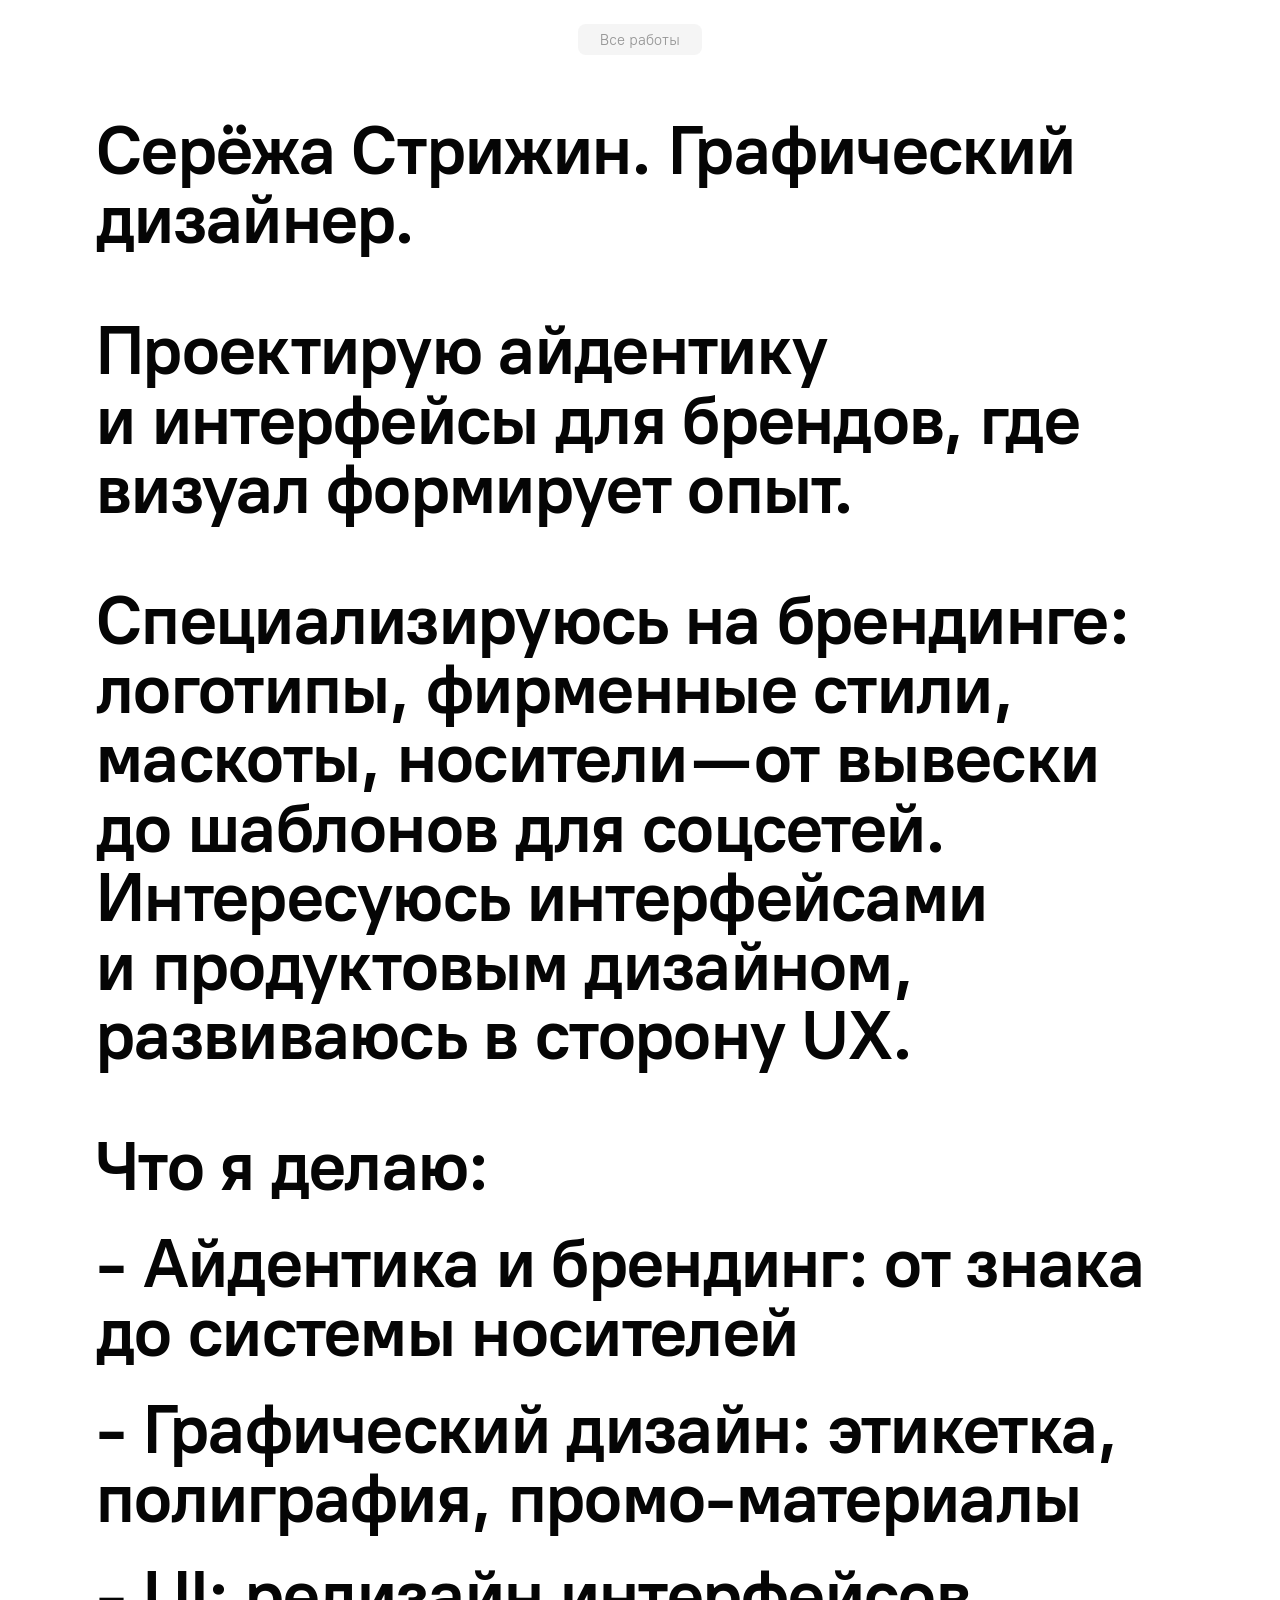
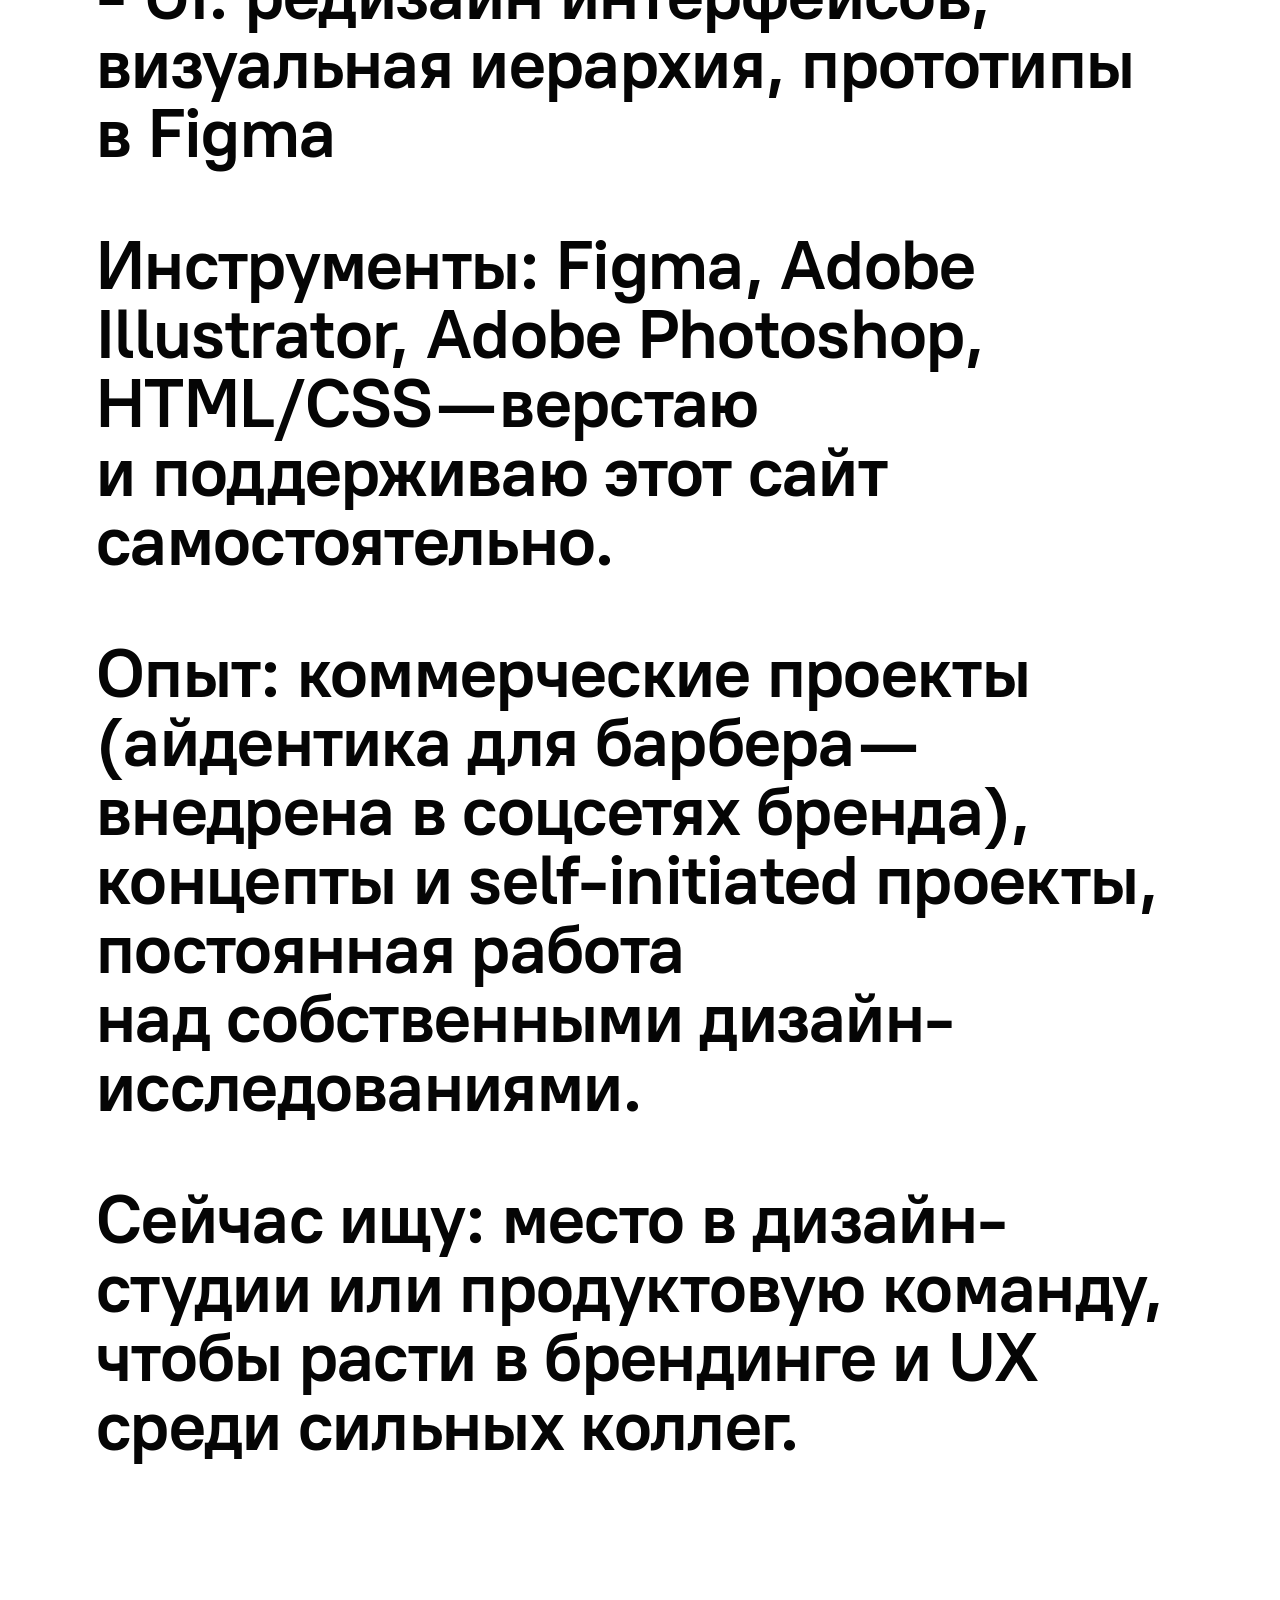
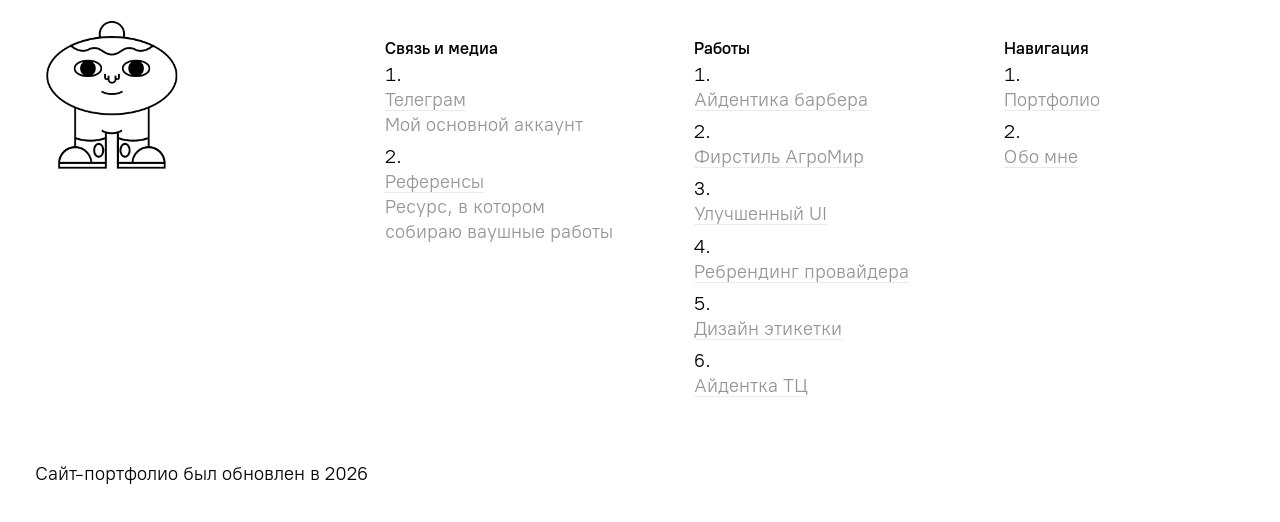
==== aboutme_new.html @ 60228bf6 "Update aboutme_new.html" ====
<!DOCTYPE html>
<html lang="ru">
  <head>
    <meta charset="utf-8">
    <title>Обо мне</title>
    <link rel="icon" type="image/png" href="images/favicon-inverted.png">
    <meta name="viewport" content="width=device-width, initial-scale=1">
    <link rel="stylesheet" href="css/colors.css">
    <link rel="stylesheet" href="css/reset.css">
    <link rel="stylesheet" href="css/settings.css">
    <link rel="stylesheet" href="css/layout.css">
    <link rel="stylesheet" href="css/ids.css">
    <link rel="stylesheet" href="css/gallery.css">
    <link rel="stylesheet" href="css/navbar.css">
    <link rel="stylesheet" href="css/promo-block.css">
    <link rel="stylesheet" href="css/footnotes.css">
  </head>
  
<header>
    <a href="index.html"><strong>Все работы</strong></a>
</header>

<div class="ids__space M"></div>

    <body class="ids">
      <main>
        <div class="ids__wrapper L">

         <div class="ids__sequence-item">
          <div class="ids__text-width">
            <h1>Серёжа Стрижин. Графический дизайнер.</h1>
            <div class="ids__space M"></div>
            <h1>Проектирую айдентику и интерфейсы для брендов, где визуал формирует опыт.</h1>
            <div class="ids__space M"></div>
            <h1>Специализируюсь на брендинге: логотипы, фирменные стили, маскоты, носители
            — от вывески до шаблонов для соцсетей. Интересуюсь интерфейсами и продуктовым дизайном,
            развиваюсь в сторону UX.</h1>
            <div class="ids__space M"></div>
            <h1>Что я делаю:</h1>
            <h1>- Айдентика и брендинг: от знака до системы носителей</h1>
            <h1>- Графический дизайн: этикетка, полиграфия, промо-материалы</h1>
            <h1>- UI: редизайн интерфейсов, визуальная иерархия, прототипы в Figma</h1>
            <div class="ids__space M"></div>
            <h1>Инструменты: Figma, Adobe Illustrator, Adobe Photoshop, HTML/CSS — верстаю
            и поддерживаю этот сайт самостоятельно.</h1>
            <div class="ids__space M"></div>
            <h1>Опыт: коммерческие проекты (айдентика для барбера — внедрена в соцсетях бренда),
            концепты и self-initiated проекты, постоянная работа над собственными дизайн-исследованиями.</h1>
            <div class="ids__space M"></div>
            <h1>Сейчас ищу: место в дизайн-студии или продуктовую команду, чтобы расти в брендинге и UX среди
            сильных коллег.</h1>
          </div>
        </div>

        </div>
      </main>
      </body>

  <div class="ids__space M"></div>
  
<footer>
<div class="ids__space L"></div>
        <div class="ids__sequence M gap-L">
            <div class="ids__sequence-item"><img src="images/gallery/loop_animation.gif" style="width: 55%" alt=""></div>
            <ol class="ids__sequence-item">
            <h5>Связь и медиа</h5>
            <hgroud>
            <li class=""><a href="https://t.me/strijyngd"><p>Телеграм</p></a></li>
            <p style="color: rgb(var(--ids__link-RGB))">Мой основной аккаунт</p></hgroud>
            <hgroud>
            <div class="ids__space S"></div>
            <li class=""><a href="https://t.me/theauthoris"><p>Референсы</p></a></li>
            <p style="color: rgb(var(--ids__link-RGB))">Ресурс, в котором собираю ваушные работы</p></hgroud>
            </ol>
            <ol class="ids__sequence-item">
            <h5>Работы</h5>
            <li class=""><a href="motherofcuts.html"><p>Айдентика барбера</p></a></li>
            <div class="ids__space S"></div>
            <li class=""><a href="agromir_up.html"><p>Фирстиль АгроМир</p></a></li>
            <div class="ids__space S"></div>
            <li class=""><a href="better_ui.html"><p>Улучшенный UI</p></a></li>
            <div class="ids__space S"></div>
            <li><a href="newtech_up.html"><p>Ребрендинг провайдера</p></a></li>
            <div class="ids__space S"></div>
                <li><a href="jarofoil_up.html"><p>Дизайн этикетки</p></a></li>
            <div class="ids__space S"></div>
            <li><a href="tsum_up.html"><p>Айдентка ТЦ</p></a></li>
            </ol>
            <ol class="ids__sequence-item">
            <h5>Навигация</h5>
            <li><a href="index.html"><p>Портфолио</p></a></li>
            <div class="ids__space S"></div>
            <li><a href="aboutme_new.html"><p>Обо мне</p></a></li>
            <div class="ids__space S"></div>
            </ol>
        </div>
        <p>Сайт-портфолио был обновлен в 2026</p>
</footer>

  <body class="ids">
    <script src="./js/lib/photoswipe.umd.min.js"></script>
    <script src="./js/lib/photoswipe-lightbox.umd.min.js"></script>
    <script src="./js/gallery.js"></script>

    <script src="./js/sleepy.js"></script>
    <script src="./js/footnotes.js"></script>
    <script src="./js/promo-block.js"></script>
    <script src="./js/prepositions.js"></script>
  </body>
</html>
---- css/colors.css ----
:root {
  --ids__text-RGB:        5, 5, 5;
  --ids__link-RGB:        150, 150, 150;
  --ids__hover-RGB:       0, 250, 0;
  --ids__accent-RGB:      253, 47, 75;
  --ids__code-RGB:        115, 120, 125;
  --ids__mark-RGB:        255, 225, 0;
  --ids__surface-RGB:     238, 240, 242;
  --ids__background-RGB:  255, 255, 255;
}

body {
  color: rgba(var(--ids__text-RGB), 1);
  background-color: rgba(var(--ids__background-RGB), 1);
}
---- css/settings.css ----
* {
  box-sizing: border-box;
}

/* Fonts */

@font-face {
  font-family: "Root UI";
  font-style: normal;
  font-display: swap;
  src: url("../fonts/pt-root-ui_vf.woff2") format("woff2"),
    url("../fonts/pt-root-ui_vf.woff") format("woff");
  font-weight: 300 700;
}

body {
  font-family: "Root UI";
  -webkit-font-smoothing: antialiased;
  font-weight: 400;
}

/* Density and radius */

:root {
  --ids__density: 1.3;
  --ids__radius: 1.5em;
}

body {
  font-size: 1em;
  line-height: var(--ids__density);
}


html {
  /* Font-size calculation using variables */

  --mobile-font-size-min: 15;
  --mobile-font-size-max: 32;

  --desktop-font-size-min: 11.5;
  --desktop-font-size-max: 22.5;

  --mobile-viewport-min: 320;
  --mobile-desktop-breakpoint: 768;
  --desktop-viewport-max: 1500;

  font-size: calc(var(--mobile-font-size-min) * 1px);

  @media screen and (min-width: 320px) {
    font-size: calc(
      var(--mobile-font-size-min) * 1px +
        (var(--mobile-font-size-max) - var(--mobile-font-size-min)) *
        (
          (100vw - var(--mobile-viewport-min) * 1px) /
            (var(--mobile-desktop-breakpoint) - var(--mobile-viewport-min))
        )
    );
  }

  @media screen and (min-width: 768px) {
    font-size: calc(
      var(--desktop-font-size-min) * 1px +
        (var(--desktop-font-size-max) - var(--desktop-font-size-min)) *
        (
          (100vw - var(--mobile-desktop-breakpoint) * 1px) /
            (var(--desktop-viewport-max) - var(--mobile-desktop-breakpoint))
        )
    );
  }

  @media screen and (min-width: 1500px) {
    font-size: calc(var(--desktop-font-size-max) * 1px);
  }


}

/* Smooth scroll for anchored links */

@media (prefers-reduced-motion: no-preference) {
  html {
    scroll-behavior: smooth;
  }
}
---- css/layout.css ----
.ids__space {
  height: calc(var(--ids__density) * 0.7em);

  &.S {
    height: calc(var(--ids__density) * 0.3em);
  }
  &.M {
    height: calc(var(--ids__density) * 1.4em);
  }
  &.L {
    height: calc(var(--ids__density) * 2.4em);
  }
  &.XL {
    height: calc(var(--ids__density) * 4em);
  }
}

.ids__wrapper {
  position: relative;
  width: 75%;
  margin: 0 auto;

  @media (width < 767px) {
    width: 100%;
    padding: 0 calc(var(--ids__density) * 0.6em);
  }
  
  &.L {
    width: 85%;

    @media (width < 767px) {
      width: 100%;
      padding: 0 calc(var(--ids__density) * 0.6em);
    }
  }
  &.XL {
    width: 100%;
    padding: 0 calc(var(--ids__density) * 0.75em);

    @media (width < 767px) {
      padding: 0 calc(var(--ids__density) * 0.6em);
    }
  }
  &.XXL {
    width: 100%;

    @media (width < 767px) {
      padding: 0;
    }
  }

  & .ids__text-width {
    width: 100%;

    @media (width < 767px) {
      width: 100%;
    }
  }
}

.ids__sequence {
  display: flex;
  flex-wrap: wrap;
  margin-bottom: calc(var(--ids__density) * 0.4em);
  --gap: 0em;
  gap: var(--gap);

  &.gap-L {
    --gap: 1.5em;
    margin-bottom: calc(var(--gap) * 1.5);
  }

  &.gap-M {
    --gap: 1em;
    margin-bottom: calc(var(--gap) * 1.5);
  }

  &.gap-S {
    --gap: 0.5em;
    margin-bottom: calc(var(--gap) * 1.5);
  }

  .ids__sequence-item {
    --columns: 4;
    width: calc((100% - var(--gap) * (var(--columns) - 1)) / var(--columns));

    @media (width < 767px) {
      --columns: 0;
    }
  }

  &.XL {
    .ids__sequence-item {
      --columns: 2;

      @media (width < 767px) {
        --columns: 1;
      }
    }
  }

  &.L {
    .ids__sequence-item {
      --columns: 3;

      @media (width < 767px) {
        --columns: 2;
      }
    }
  }

  &.S {
    .ids__sequence-item {
      --columns: 6;

      @media (width < 767px) {
        --columns: 3;
      }
    }
  }
}

.ids__rounded {
  border-radius: var(--ids__radius);
  corner-shape: squircle;
  overflow: hidden;
}

@supports not (corner-shape: squircle) {
  .ids__rounded {
    border-radius: 0;
    border-radius: initial;
    mask:
      url('data:image/svg+xml;utf-8,<svg xmlns="http://www.w3.org/2000/svg" width="100" height="100"><path d="m0,1 c0,-1 0,-1 1,-1 l99,0 l0,100 l-100,0 Z"/></svg>') top left / calc(var(--ids__radius) * 100) no-repeat intersect,
      url('data:image/svg+xml;utf-8,<svg xmlns="http://www.w3.org/2000/svg" width="100" height="100"><path d="m0,0 l99,0 c1,0 1,0 1,1 l0,99 l-100,0 l0,-100 Z"/></svg>') top right / calc(var(--ids__radius) * 100) no-repeat intersect,
      url('data:image/svg+xml;utf-8,<svg xmlns="http://www.w3.org/2000/svg" width="100" height="100"><path d="m0,0 l100,0 l0,99 c0,1 -0,1 -1,1 l-99,0 Z"/></svg>') bottom right / calc(var(--ids__radius) * 100) no-repeat intersect,
      url('data:image/svg+xml;utf-8,<svg xmlns="http://www.w3.org/2000/svg" width="100" height="100"><path d="m0,0 l100,0 l0,100 l-99,0 c-1,0 -1,-0 -1,-1 Z"/></svg>') bottom left / calc(var(--ids__radius) * 100) no-repeat intersect
    ;
  }
}

header {
  padding: calc(var(--ids__density) * 0.98em) calc(var(--ids__density) * 1.4em);
    display: flex;
    justify-content: center;
}

footer {
    padding: calc(var(--ids__density) * 1.4em);
    padding: calc(var(--ids__density) * 1.4em);
}

header a[href="index.html"] {
  display: inline-flex;
  align-items: center;
  padding: 0.35em 0.9em;
  background: rgba(128, 128, 128, 0.08);
  border-radius: 0.5em;
  corner-shape: squircle;
  overflow: hidden;
  text-decoration: none;
  color: rgb(var(--ids__link-RGB));
  font-size: 0.805em;
  font-weight: 400;
  transition: color 0.5s ease, background 0.5s ease;
}
header a[href="index.html"] strong {
  font-weight: 400;
}
header a[href="index.html"]:hover {
  color: rgb(var(--ids__hover-RGB));
  background: rgba(var(--ids__hover-RGB), 0.12);
  transition: color 0s ease, background 0s ease;
}
---- css/ids.css ----
.ids {
  & a {
    color: rgb(var(--ids__link-RGB));
    text-decoration: underline;
    will-change: color;
    text-decoration-thickness: 1px;
    text-underline-offset: 0.2em;
    text-decoration-skip-ink: none;
    text-decoration-color: rgba(var(--ids__link-RGB), 0.2);
    transition:
      color 0.5s ease,
      text-decoration 0.5s ease;

    &:hover {
      color: rgb(var(--ids__hover-RGB));
      text-decoration-color: rgba(var(--ids__hover-RGB), 0.2);
      transition:
        color 0s ease,
        text-decoration 0s ease;
    }
  }

  .ids__promo-link {
    display: flex;

    & a {
      display: inline-block;
      padding: 0.45em 0.6em 0.5em;
      border: 1px solid rgba(var(--ids__text-RGB), 0.5);
      border-right: 0;

      &:hover {
        background-color:rgba(var(--ids__hover-RGB), 0.1)
      }

      &:first-child {
        border-radius: 0.3em 0 0 0.3em;
        padding-left: 1em;
      }

      &:last-child {
        border-radius: 0 0.3em 0.3em 0;
        padding-right: 1em;
        border-right: 1px solid rgba(var(--ids__text-RGB), 0.5)
      }

      &.active {
        color: RGB(var(--ids__text-RGB));
        background-color: rgba(var(--ids__text-RGB), 0.05);
        -webkit-text-decoration: none;
        text-decoration: none;
        cursor: default;
      }

      &.active::after {
        content: " ↓";
      }
    }
  }

  & p {
    margin-top: 0;
    margin-bottom: calc(var(--ids__density) * 0.0em);

    &.loud {
      font-size: 2em;
      line-height: 1.2;
    }

    &.huge {
      font-size: 6em;
      line-height: 1;
      -webkit-text-stroke: 1px rgba(var(--ids__text-RGB), 1);
      -webkit-text-fill-color:transparent;

      @media (max-width: 767px) {
        &.huge {
          font-size: 3.2em;
        }
      }

      @media (max-width: 549.98px) {
        &.huge {
          font-size: 2.8em;
        }
      }
    }
  }

  & h1,
  & h2,
  & h3,
  & h4,
  & h5,
  & h6 {
    margin: 0;
    font-weight: 600;
  }

  & h1 {
    font-size: 3.6em;
    font-weight: 700;
    letter-spacing: -0.01em;
    line-height: calc(var(--ids__density) / 1.3);
    margin-bottom: 0.4em;

    @media (width < 767px) {
      font-size: 2.6em;
    }

    &.S {
      font-size: 2.4em;
      font-weight: 650;
    }
    &.XS {
      font-size: 1.5em;
      font-weight: 600;
    }
  }

  & h2 {
    font-size: 2.4em;
    font-weight: 650;
    line-height: calc(var(--ids__density) / 1.2);
    margin-bottom: 0.5em;

    &.XS {
      font-size: 1.5em;
      font-weight: 600;
    }
  }

  & h3 {
    font-size: 1.5em;
    line-height: calc(var(--ids__density) / 1.1);
    margin-bottom: 0.6em;
  }

  & h4 {
    font-size: 1.1em;
    line-height: var(--ids__density);
    margin-bottom: 0;
  }

  & h5 {
    font-size: 0.9em;
    line-height: var(--ids__density);
    margin-bottom: 0.2em;
  }

  & h6 {
    font-size: 0.8em;
    text-transform: uppercase;
    letter-spacing: 0.05em;
    line-height: var(--ids__density);
    margin-bottom: 0.5em;
  }

  & strong,
  & b {
    margin-left: 0.5em;
    margin-right: 0.5em;
    font-weight: 600;
  }

  & mark {
    color: rgb(var(--ids__text-RGB));
    background-color: rgb(var(--ids__mark-RGB));
  }

    & ul, {
    }
  & ol {
    margin: 0 0 calc(var(--ids__density) * 0.75em) 0;
    padding: 0;

    & li {
        position: relative;
        display: flex;
        margin-bottom: 0;
    }
  }

  & ul {
      padding-left: 0;
      margin-top: 0;
      margin-bottom: 0;
    & li {
      list-style-type: none;
      padding: 0;
      }
    }
  }

  & ol {
    & li {
      list-style: decimal inside none;
    }
  }

  & blockquote {
    font-size: 1.4em;
    line-height: var(--ids__density);
    margin: 0;
    padding-left: calc(var(--ids__density) * 0.75em);
    margin-bottom: calc(var(--ids__density) * 1em);
  }

  & aside {
    margin: 0;
    margin-bottom: calc(var(--ids__density) * 0.5em);
    background: rgb(var(--ids__surface-RGB));
    padding-top: calc(var(--ids__density) * 0.4em);
    padding-right: calc(var(--ids__density) * 1.5em);
    padding-bottom: calc(var(--ids__density) * 0.4em);
    padding-left: calc(var(--ids__density) * 0.5em);
    border-radius: 0.2em;

    @media (width < 767px) {
      padding-right: calc(var(--ids__density) * 0.75em);
    }
  }

  & code {
    margin-bottom: 0.2em;
    font-size: 0.9em;
    font-family: "Root UI";
    letter-spacing: 0.02em;
    font-weight: 450;
    padding: 0.1em 0.25em;
    border-radius: 0.2em;
    color: rgba(var(--ids__code-RGB), 1);
    border: 1px solid rgba(var(--ids__code-RGB), 0.1);
    background: rgba(var(--ids__code-RGB), 0.1);
  }

  & figure {
    margin: 0 0 calc(var(--ids__density) * 0.5em) 0;

    &.XXS,
    &.ids__figure__XXS {
      width: 25%;
    }
    &.XS,
    &.ids__figure__XS {
      width: 50%;
    }
    &.S,
    &.ids__figure__S {
      width: 75%;
    }

    & figcaption {
      margin-top: calc(var(--ids__density) * 0.25em);
      font-size: 0.8em;
      line-height: var(--ids__density);
      opacity: 0.7;
    }
  }

  & details {
    padding: 0.5em;
    cursor: pointer;
    border-radius: var(--ids__radius);

    & summary {
      padding-bottom: var(--ids__micro-padding);
    }
  }

  & table {
    border-spacing: 0;
    background-color: inherit;

    @media (max-width: 768px) {
      font-size: 0.7em;
    }

    thead {
      background-color: inherit;
    }

    tr {
      background-color: inherit;

      & th {
        position: sticky;
        top: 0px;
        text-align: left;
        border-bottom: 2px solid rgba(var(--ids__text-RGB), 1);
        padding-bottom: 0.3em;
        background-color: inherit;

        @media (max-width: 768px) {
          padding-top: 0.8em;
        }
      }

      & td {
        padding: 0.8em 0.5em 1em 0;
        border-bottom: 1px solid rgba(var(--ids__text-RGB), 0.5);
        vertical-align: top;
      }

      &:last-child {
        & td {
          border-bottom: none;
        }
      }
    }
  }

  & hr {
    border-top-color: rgba(var(--ids__text-RGB), 0.2);
    border-bottom: 0;
  }
}

.ids .ids__keywords code {
  display: inline-block;
  margin-bottom: 0.6em;
}

/* Captions overlaid inside their card image */
.ids .ids__sequence-item > a {
  display: block;
  text-decoration: none;
}

.ids .ids__sequence-item > a > figure {
  position: relative;
  margin-bottom: 0;
}

.ids .ids__sequence-item > a > figure > h5 {
  position: absolute;
  z-index: 1;
  left: calc(var(--ids__density) * 1em);
  right: calc(var(--ids__density) * 1em);
  bottom: calc(var(--ids__density) * 1em);
  margin: 0;
  color: rgb(var(--ids__background-RGB));
  text-align: left;
  transition: color 0.5s ease;
}

.ids .ids__sequence-item > a:hover > figure > h5 {
  color: rgb(var(--ids__hover-RGB));
  transition: color 0s ease;
}

.ids .ids__sequence-item a[href="jarofoil.html"] h5 {
  color: rgb(var(--ids__link-RGB));
}
---- css/gallery.css ----
@import 'lib/photoswipe.css';

ids-gallery, .ids__gallery {
    display: flex;
    flex-direction: column;
    flex-wrap: wrap;
    gap: 0.5    em;


    figure {
        flex: 1;

        &:focus-within:has(a:focus-visible) {
            outline: 2px solid rgb(var(--ids__link-RGB));
            outline-offset: 2px;
        }

        a:hover, a:focus-visible {
            opacity: 0.9;
        }

        img {
            object-fit: contain;
            max-height: 100%;
            max-width: 100%;
        }

        figcaption {
            margin-right: -25%;
        }
    }
}

/* Split layout: text left, images right */
@media (width >= 767px) {
    .ids-gallery--split {
        position: relative;
        display: grid;
        grid-template-columns: minmax(0, 2fr) minmax(0, 3fr);
        align-items: start;
        column-gap: calc(var(--ids__density) * 1.5em);
        row-gap: 0;
    }

    .ids-gallery--split > figure {
        grid-column: 2;
    }

    .ids-gallery--split > .ids__text-widt {
        position: absolute;
        top: 0;
        left: 0;
        width: calc((100% - var(--ids__density) * 1.5em) * 0.4);
    }

    .ids-gallery--split > .ids__space {
        grid-column: 2;
    }

    .ids-gallery--split > .ids__space:has(+ .ids__text-widt) {
        display: none;
    }
}

/* PhotoSwipe lightbox caption */
.pswp .pswp__caption {
    position: absolute;
    display: grid;
    left: 0;
    right: 0;
    bottom: calc(var(--ids__density, 1.5) * 1em);

    figcaption {
        place-self: center;
        color: rgb(var(--ids__background-RGB));
        background: rgba(var(--ids__text-RGB), 0.8);
        font-size: 0.8em;
        line-height: var(--ids__density, 1.5);
        padding: 0.4em 0.8em;
        text-align: center;
        max-width: 80%;

        a {
            color: inherit;
            text-decoration: underline;
            text-underline-offset: 0.15em;

            &:hover {
                opacity: 0.7;
            }
        }
    }


}
---- css/navbar.css ----
.ids__navbar {
    display: block;
    position: fixed;
    top: 0.3em;
    right: 0.3em;
    z-index: 1;

    @media (width < 767px) {
        position: static;
        margin: 1em 0;

    }
}

.ids__link {
    display: block;
    position: fixed;
    top: 0.3em;
    right: 0.3em;
    z-index: 1;

    @media (width < 767px) {
        position: static;
        margin: 1em 0;

    }
}

.ids__navbar ul li {
    font-size: 1em;
    border: solid 1px transparent;

    padding: 0;
    margin-bottom: 0;

    &::before {
        content: '';
    }

    @media (width < 767px) {
        font-size: 1em;
    }

    a {
        padding: 0.2em 0.5em 0.2em 0.3em;
        border-radius: 0.2em;
        display: block;
        text-decoration: none;

        @media (width < 767px) {
            padding: 0.2em 0;
        }
    }
}

.ids__navbar .current {

    a {
        background-color: rgba(var(--ids__link-RGB), 0.1);

        @media (width < 767px) {
            background-color: transparent;
        }

        &:hover {
            background-color: rgba(var(--ids__hover-RGB), 0.1);
            @media (width < 767px) {
            background-color: transparent;
        }
        }
    }



}
.ids__nav-item {
}
---- css/promo-block.css ----
.ids__inline-gallery {
  display: grid;
  gap: 0.2em;
  position: relative;
  touch-action: pan-y;

  & > img {
    display: block;
    grid-area: 1/1;
    width: 100%;
    aspect-ratio: var(--img-aspect-ratio, 1/1);
    object-fit: cover;
    object-position: center;
    pointer-events: none;
    visibility: hidden;
    transition: filter 500ms ease;
  }

  & > img:first-child {
    visibility: visible;
  }

  & > a::after {
    content: "";
    display: block;
    position: absolute;
    inset: 0;
  }

  &:hover {
    &:has(a) > img {
      filter: brightness(105%);
      transition: filter 0s;
    }
  }

  .ids__inline-gallery__pos {
    text-align: center;
    font-variant-numeric: tabular-nums;

    &::before {
      content: attr(data-index) "/" attr(data-count);
    }
  }

  .ids__inline-gallery__dots {
    display: flex;
    justify-content: center;
    gap: 0.6em;

    .ids__inline-gallery__dot {
      width: 0.3em;
      aspect-ratio: 1/1;
      border-radius: 50%;
      background-color: rgba(var(--ids__text-RGB), 0.2);
    }

    .ids__inline-gallery__dot-active {
      background-color: rgba(var(--ids__text-RGB), 1);
      order: var(--index) !important;
      
    }
  }

  .ids__inline-gallery__dashes {
    display: flex;
    justify-content: center;
    gap: 0.4em;

    .ids__inline-gallery__dash {
      width: 0.5em;
      height: 0.1em;
      border-radius: 0.05em;
      background-color: rgba(var(--ids__text-RGB), 0.5);
      transition: width 100ms ease, background-color 100ms ease;
    }

    .ids__inline-gallery__dash-active {
      width: 1.5em;
      background-color: rgba(var(--ids__text-RGB), 1);
    }
  }
}
---- css/footnotes.css ----
/* ============================================
   IDS Footnote Link
   ============================================ */

ids-footnote-link {
  display: inline;
  white-space: nowrap;

  label {
    cursor: pointer;
    white-space: nowrap;
  }
}

.ids-footnote-link__button {
  appearance: none;
  cursor: pointer;
  padding: 0.5em 0.15em;
  margin: 0 0 0.15em 0.15em;
  transform: translateY(-0.3em);

  /* Circle styling */
  width: 1.3em;
  height: 1.3em;
  border-radius: 50%;
  display: inline-grid;
  font-size: 0.65em;
  line-height: 1;
  place-content: center;

  /* Not selected state: outlined circle */
  background: transparent;
  border: 1px solid rgb(var(--ids__text-RGB));
  color: rgb(var(--ids__text-RGB));

  &.enlarge {
    font-size: 0.85em;
  }

  /* Selected state: filled circle */
  &.open {
    background: rgb(var(--ids__text-RGB));
    border: 1px solid transparent;
    color: rgb(var(--ids__background-RGB));
  }

  /* Hover state for non-selected */
  &:not(.open):hover {
    border-color: rgb(var(--ids__hover-RGB));
    color: rgb(var(--ids__hover-RGB));
  }
}

/* ============================================
   IDS Footnote
   ============================================ */

.ids-footnote-wrap {
  left: 100%;
  width: max-content;
  height: auto;
  position: relative;
  top: var(--top);

  > :not(aside) {
    display: none;
  }
}

aside.ids-footnote {
  position: absolute;
  width: 20em;
  padding: calc(var(--ids__density) * 0.75em);
  font-size: 0.8em;
  z-index: 150;
  box-shadow: 0 0.5em 1em rgba(var(--ids__text-RGB), 0.3);
  background: rgb(var(--ids__background-RGB));
  border-radius: 0.3em;

  /* First paragraph badge - black filled circle */
  p:first-child::before {
    content: attr(data-index);
    display: inline-grid;
    place-items: center;
    width: 1.3em;
    height: 1.3em;
    border-radius: 50%;
    background: rgb(var(--ids__text-RGB));
    color: rgb(var(--ids__background-RGB));
    font-size: 1em;
    line-height: 1;
    margin-right: 0.3em;
    vertical-align: middle;
  }

  &.enlarge-number p:first-child::before {
    font-size: 1.1em;
  }

  /* Scrollability */
  &.scrollable {
    box-shadow:
      0 0.5em 1em rgba(var(--ids__text-RGB), 0.5),
      0 -10em 0 rgba(var(--ids__text-RGB), 0.3);
    overflow: auto;
  }
}

/* Mobile layout */
@media (width < 767px) {
  .ids-footnote-wrap {
    left: 0;
    bottom: 0;
  }

  aside.ids-footnote {
    position: fixed;
    bottom: 0;
    left: 0;
    width: 100%;
    font-size: 1em;
    max-height: calc(100dvh - 5em);
    margin-bottom: 0;
    border-bottom-left-radius: 0;
    border-bottom-right-radius: 0;
    box-shadow: 0 0.5em 1em rgba(var(--ids__text-RGB), 0.3);
  }
}

/* Scrollability - lock body scroll */
html:has(.ids-footnote.scrollable) {
  overflow: hidden;
}

/* Close button */
:not(.scrollable) .ids-footnote__close {
  display: none;
}
.scrollable .ids-footnote__close {
  display: block;

  width: 100%;
  background-color: transparent;
  border: none;
  color: rgba(var(--ids__link-RGB), 1);
  cursor: pointer;
  font-size: 0.9em;
  padding: 0.5em 0;
  margin-top: 1em;

  &:hover,
  &:active {
    color: rgba(var(--ids__hover-RGB), 1);
  }

  svg {
    width: 0.8em;
    height: 0.8em;
    margin-right: 0.5em;
    vertical-align: middle;
  }

  line {
    stroke: currentColor;
    stroke-width: 2;
    stroke-linecap: round;
    stroke-linejoin: round;
  }
}
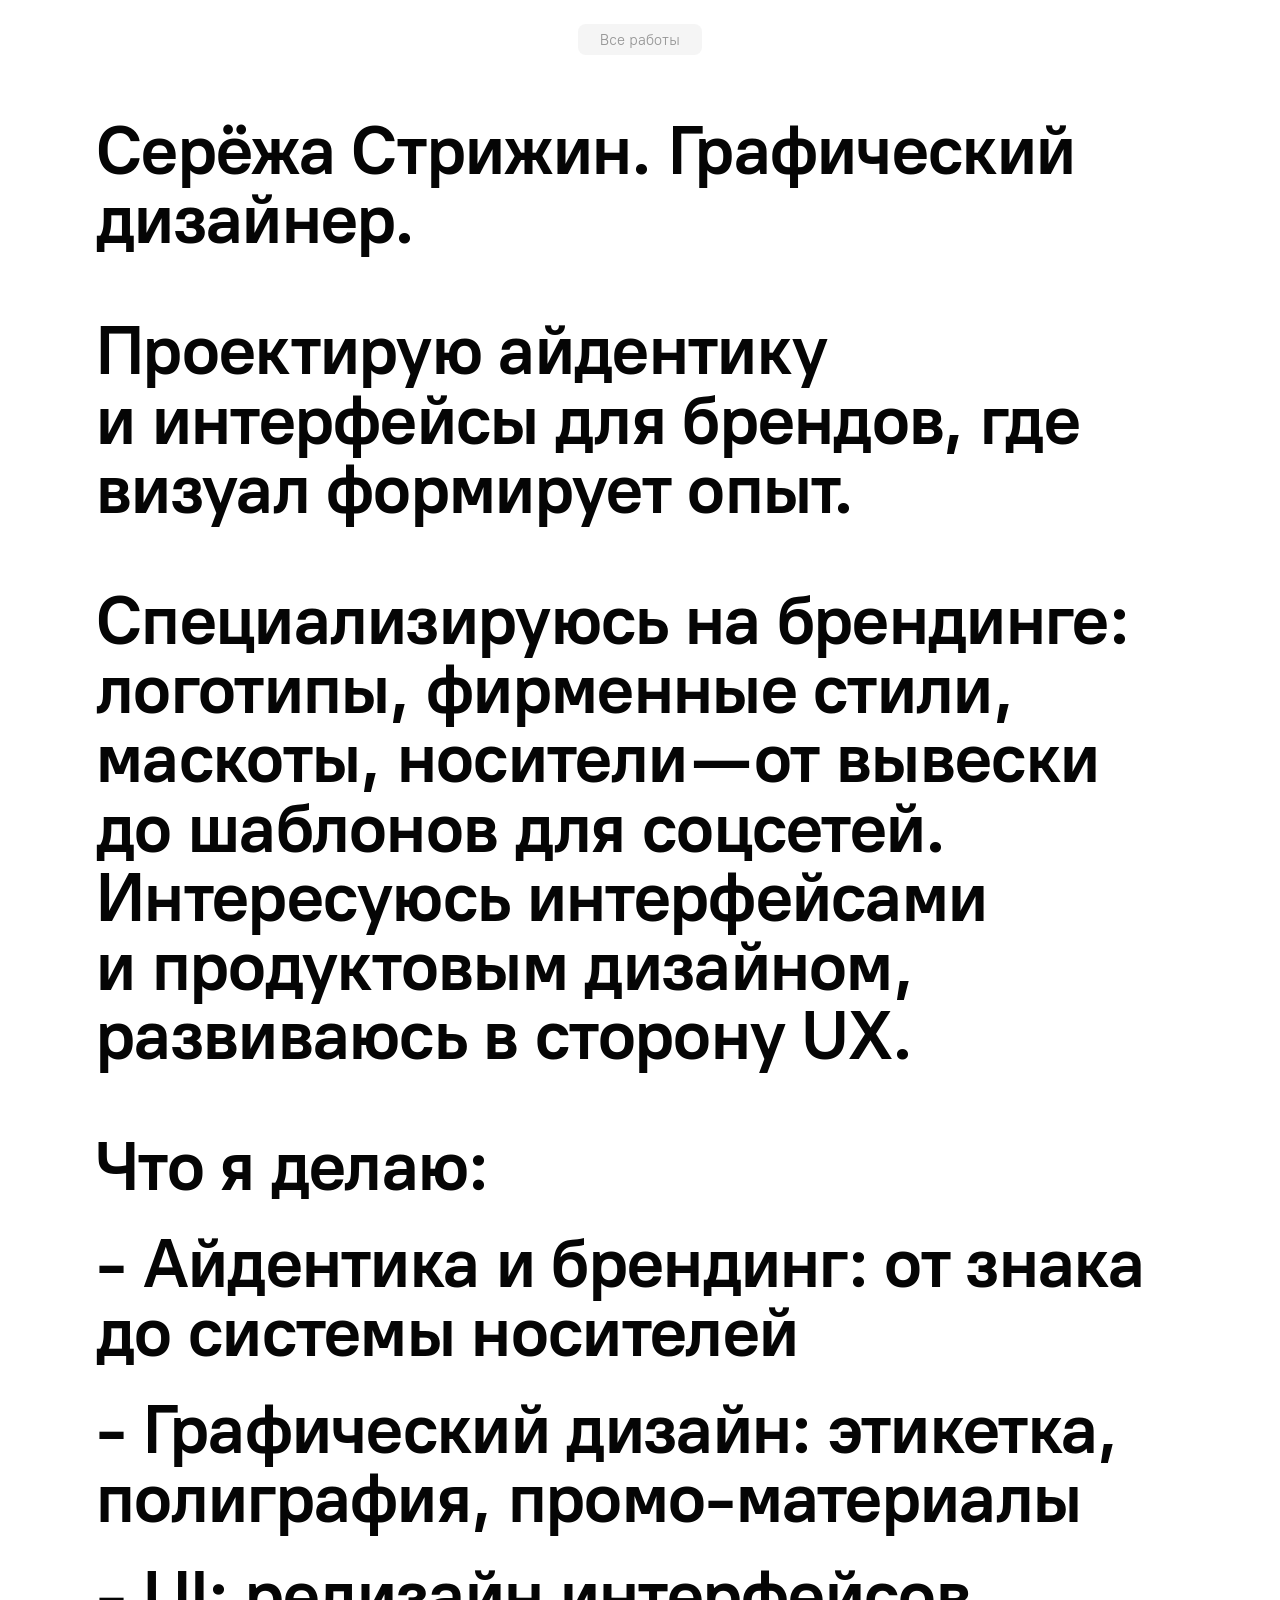
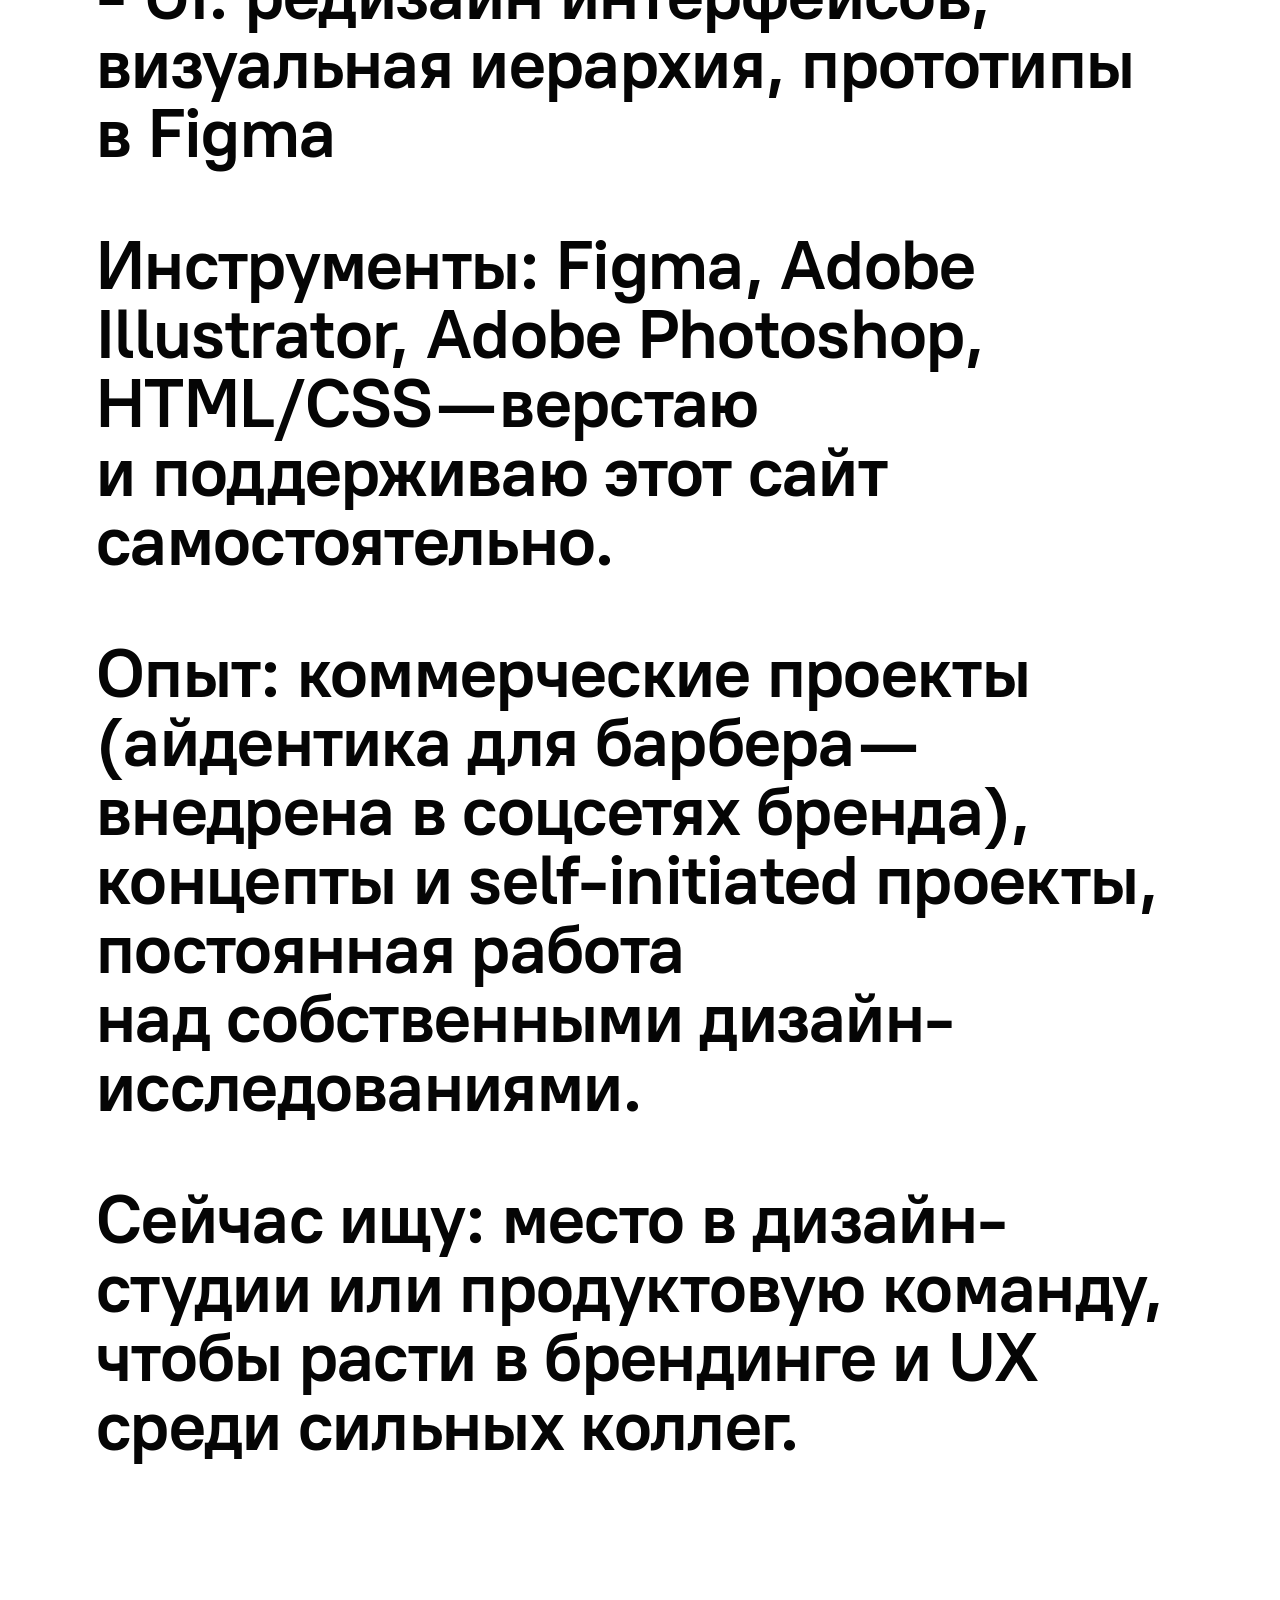
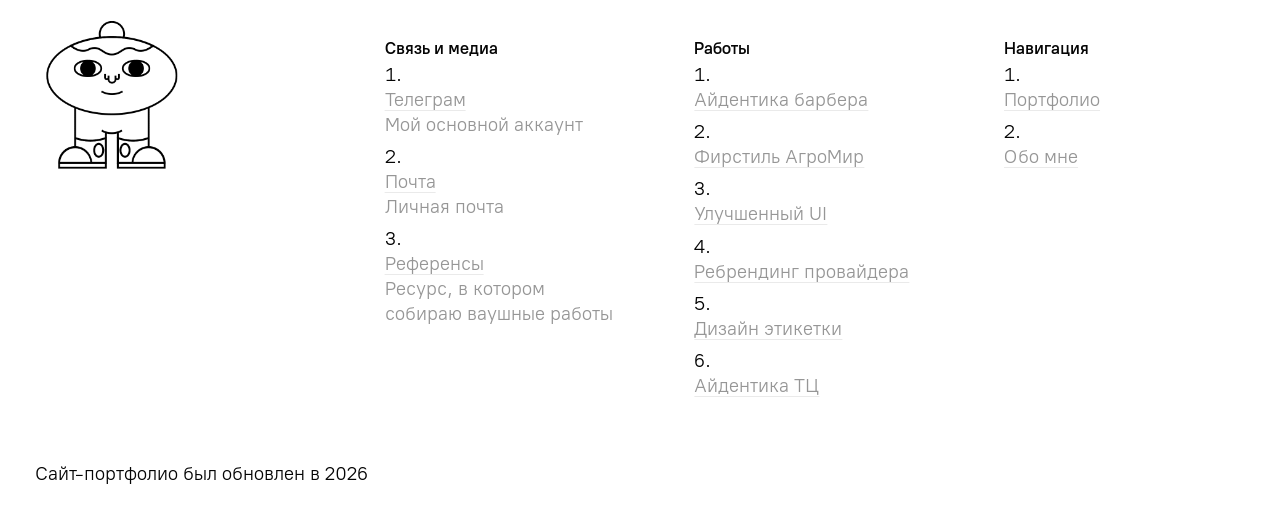
==== commit e651c893: "Update aboutme_new.html" ====
--- a/aboutme_new.html
+++ b/aboutme_new.html
@@ -69,6 +69,10 @@
             <p style="color: rgb(var(--ids__link-RGB))">Мой основной аккаунт</p></hgroud>
             <hgroud>
             <div class="ids__space S"></div>
+            <li><a href="mailto:strijyn@proton.me"><p>Почта</p></a></li>
+            <p style="color: rgb(var(--ids__link-RGB))">Личная почта</p></hgroud>
+            <hgroud>
+            <div class="ids__space S"></div>
             <li class=""><a href="https://t.me/theauthoris"><p>Референсы</p></a></li>
             <p style="color: rgb(var(--ids__link-RGB))">Ресурс, в котором собираю ваушные работы</p></hgroud>
             </ol>
@@ -84,7 +88,7 @@
             <div class="ids__space S"></div>
                 <li><a href="jarofoil_up.html"><p>Дизайн этикетки</p></a></li>
             <div class="ids__space S"></div>
-            <li><a href="tsum_up.html"><p>Айдентка ТЦ</p></a></li>
+            <li><a href="tsum_up.html"><p>Айдентика ТЦ</p></a></li>
             </ol>
             <ol class="ids__sequence-item">
             <h5>Навигация</h5>
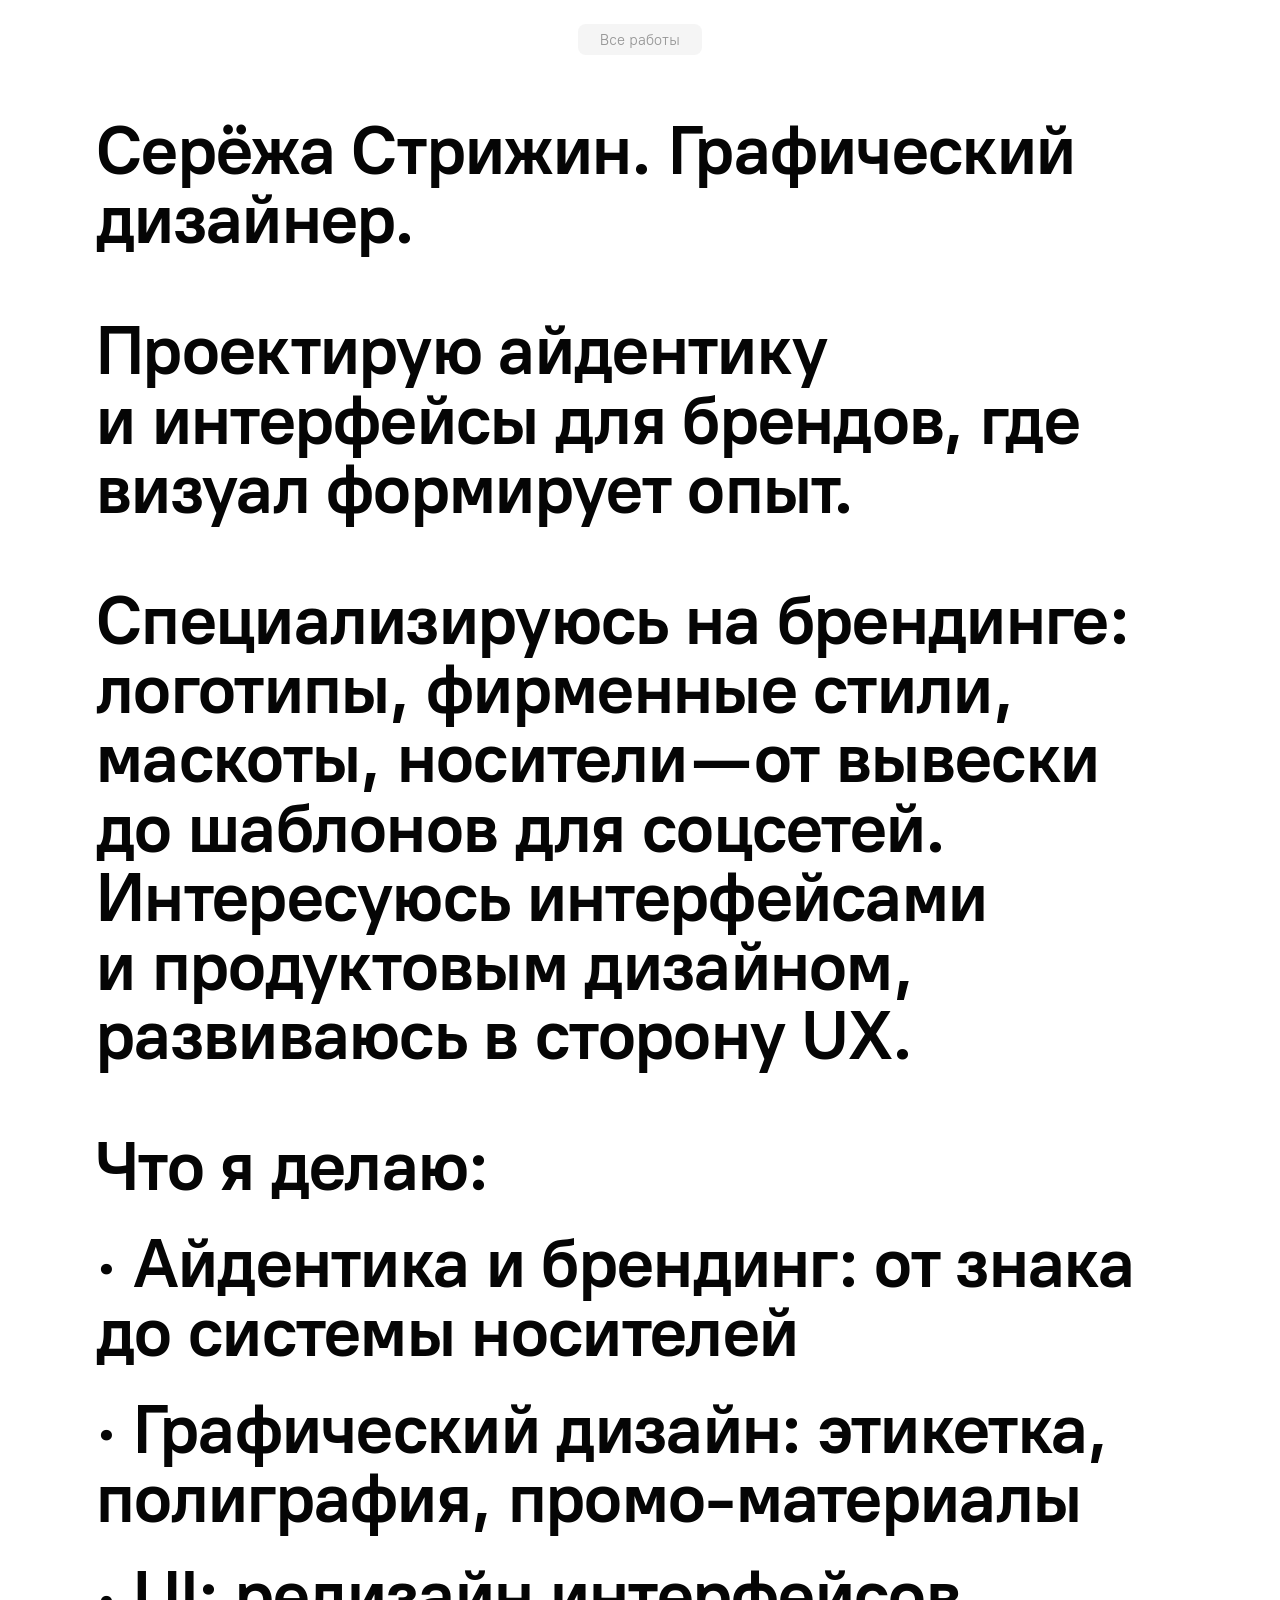
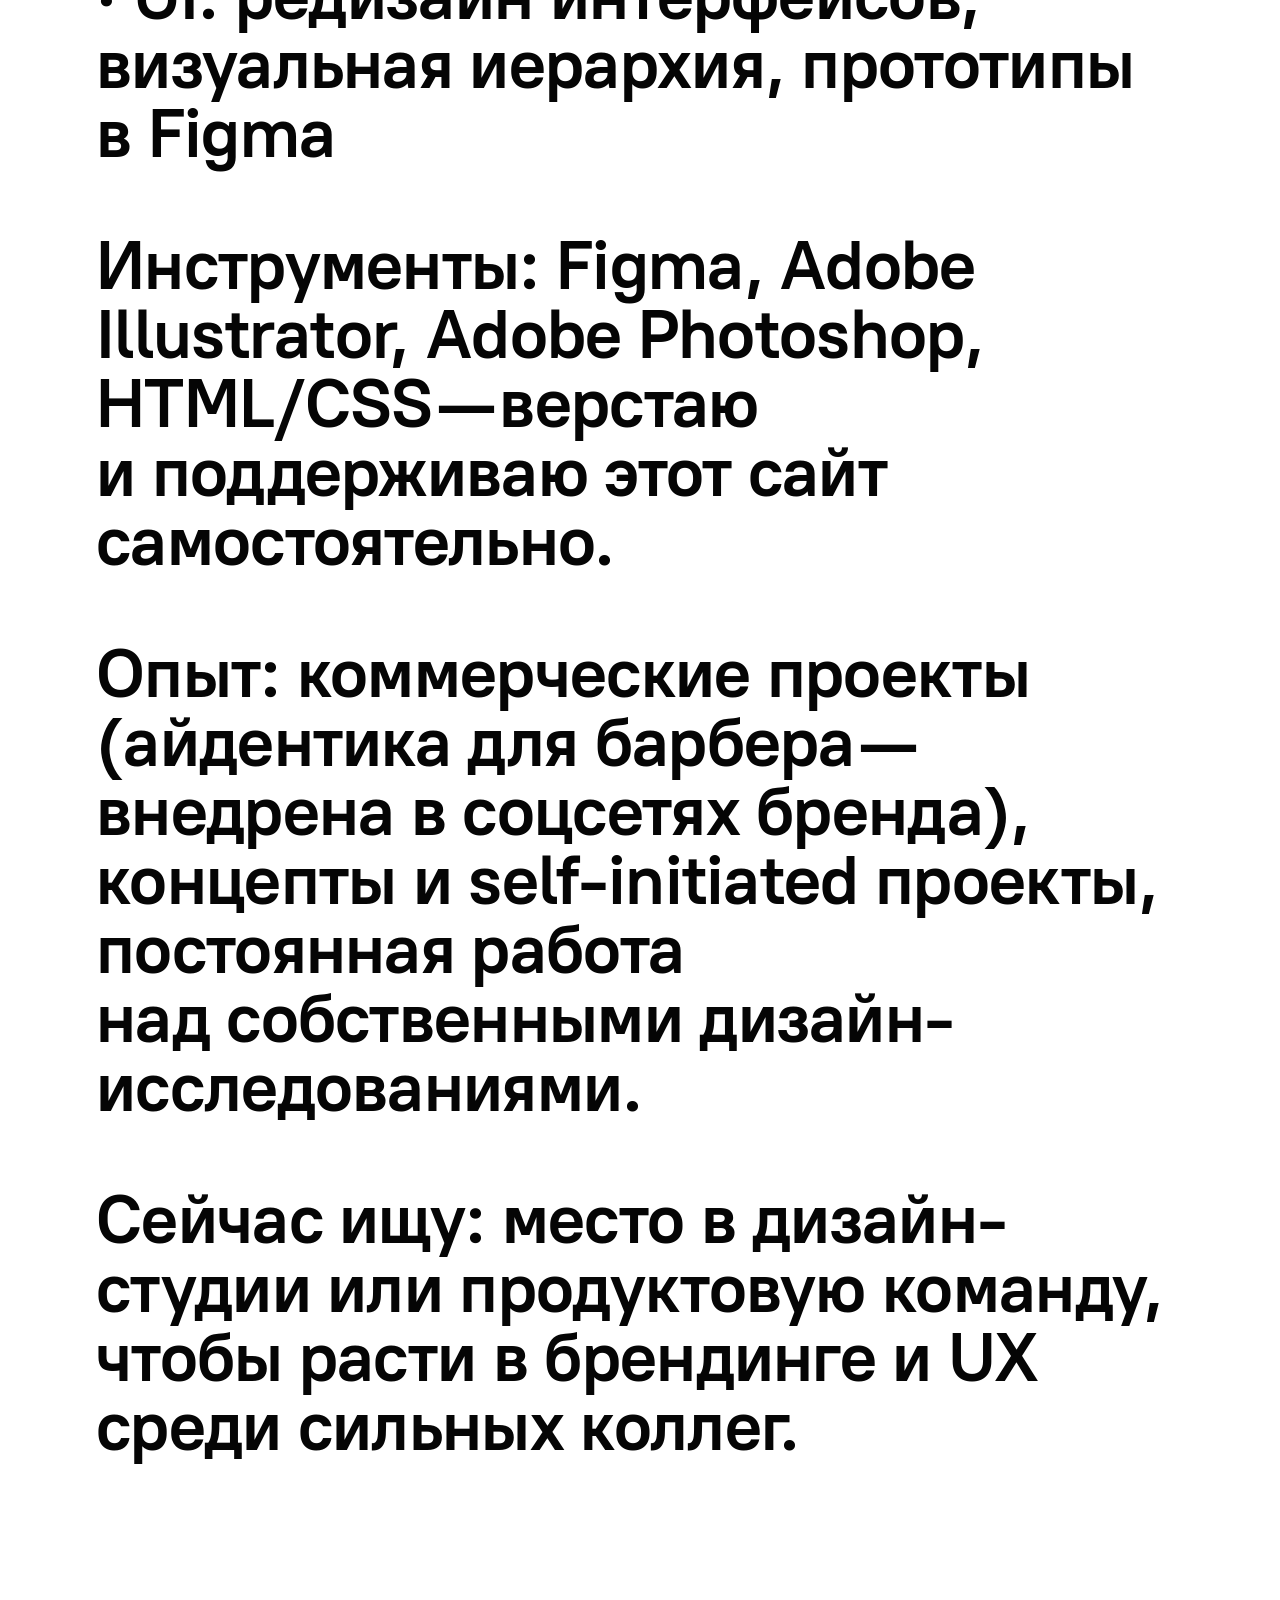
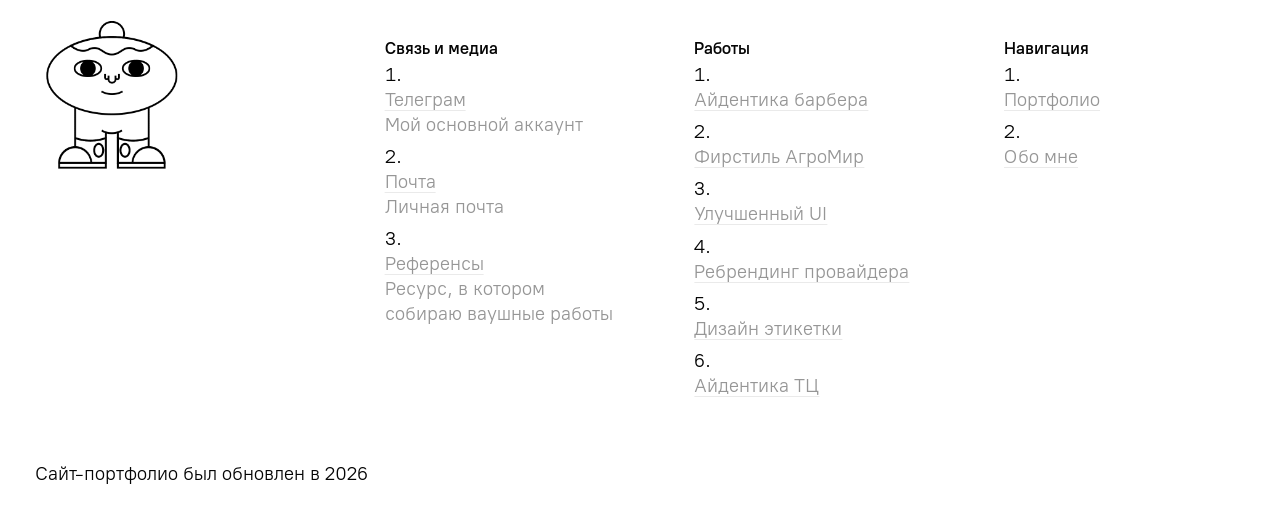
==== commit c54b8ba0: "Update aboutme_new.html" ====
--- a/aboutme_new.html
+++ b/aboutme_new.html
@@ -14,6 +14,13 @@
     <link rel="stylesheet" href="css/navbar.css">
     <link rel="stylesheet" href="css/promo-block.css">
     <link rel="stylesheet" href="css/footnotes.css">
+    <style>
+      @media (width < 765px) {
+        .ids h1 {
+          font-size: 1.5em;
+        }
+      }
+    </style>
   </head>
   
 <header>
@@ -37,9 +44,9 @@
             развиваюсь в сторону UX.</h1>
             <div class="ids__space M"></div>
             <h1>Что я делаю:</h1>
-            <h1>- Айдентика и брендинг: от знака до системы носителей</h1>
-            <h1>- Графический дизайн: этикетка, полиграфия, промо-материалы</h1>
-            <h1>- UI: редизайн интерфейсов, визуальная иерархия, прототипы в Figma</h1>
+            <h1>· Айдентика и брендинг: от знака до системы носителей</h1>
+            <h1>· Графический дизайн: этикетка, полиграфия, промо-материалы</h1>
+            <h1>· UI: редизайн интерфейсов, визуальная иерархия, прототипы в Figma</h1>
             <div class="ids__space M"></div>
             <h1>Инструменты: Figma, Adobe Illustrator, Adobe Photoshop, HTML/CSS — верстаю
             и поддерживаю этот сайт самостоятельно.</h1>
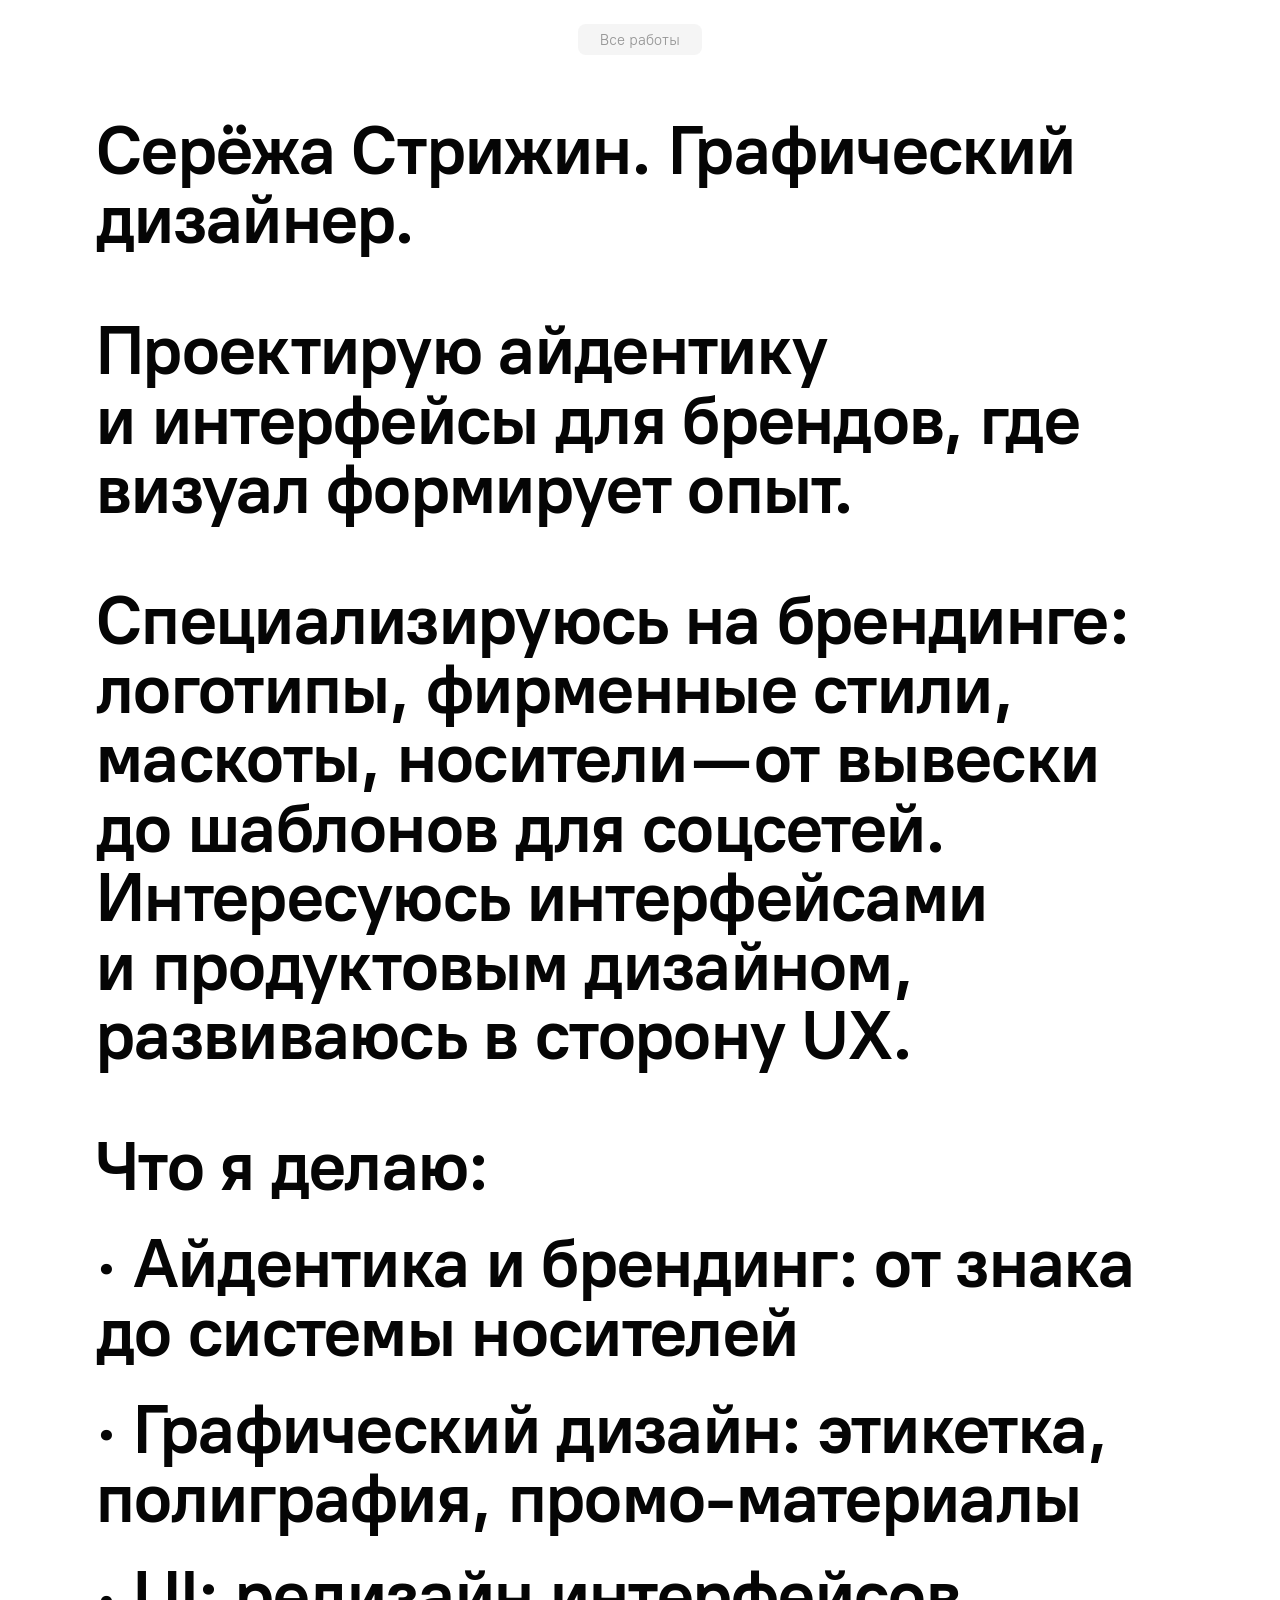
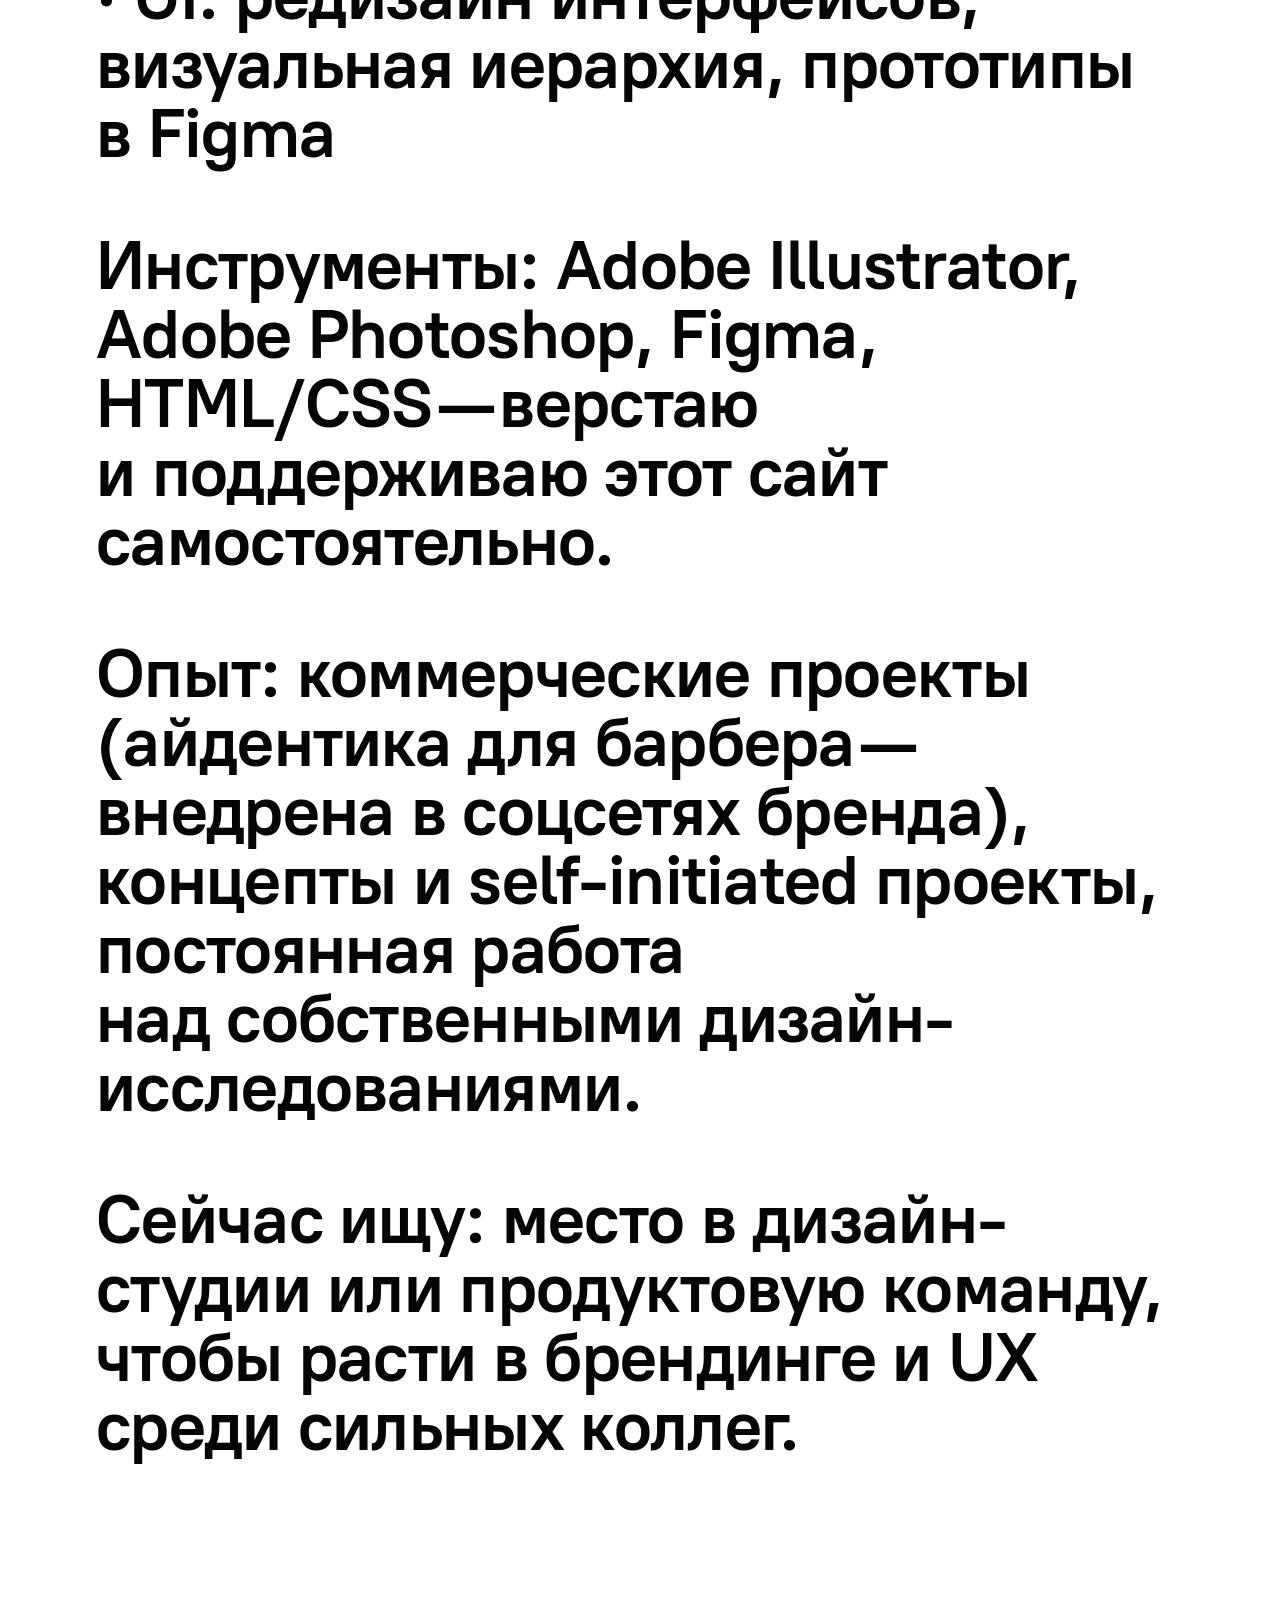
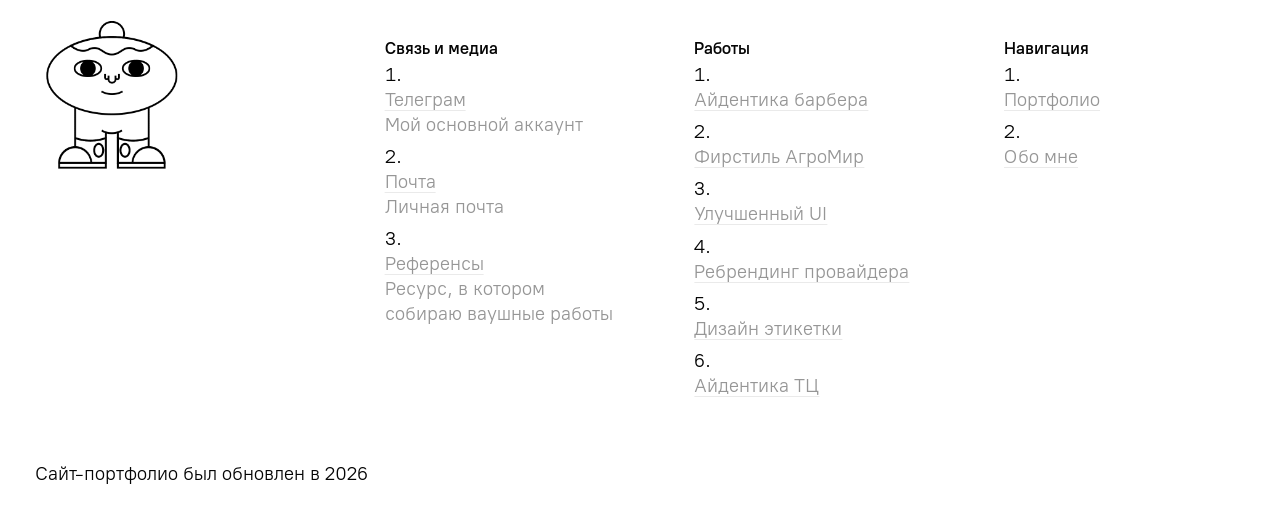
==== commit cc4228b3: "Update aboutme_new.html" ====
--- a/aboutme_new.html
+++ b/aboutme_new.html
@@ -48,7 +48,7 @@
             <h1>· Графический дизайн: этикетка, полиграфия, промо-материалы</h1>
             <h1>· UI: редизайн интерфейсов, визуальная иерархия, прототипы в Figma</h1>
             <div class="ids__space M"></div>
-            <h1>Инструменты: Figma, Adobe Illustrator, Adobe Photoshop, HTML/CSS — верстаю
+            <h1>Инструменты: Adobe Illustrator, Adobe Photoshop, Figma, HTML/CSS — верстаю
             и поддерживаю этот сайт самостоятельно.</h1>
             <div class="ids__space M"></div>
             <h1>Опыт: коммерческие проекты (айдентика для барбера — внедрена в соцсетях бренда),
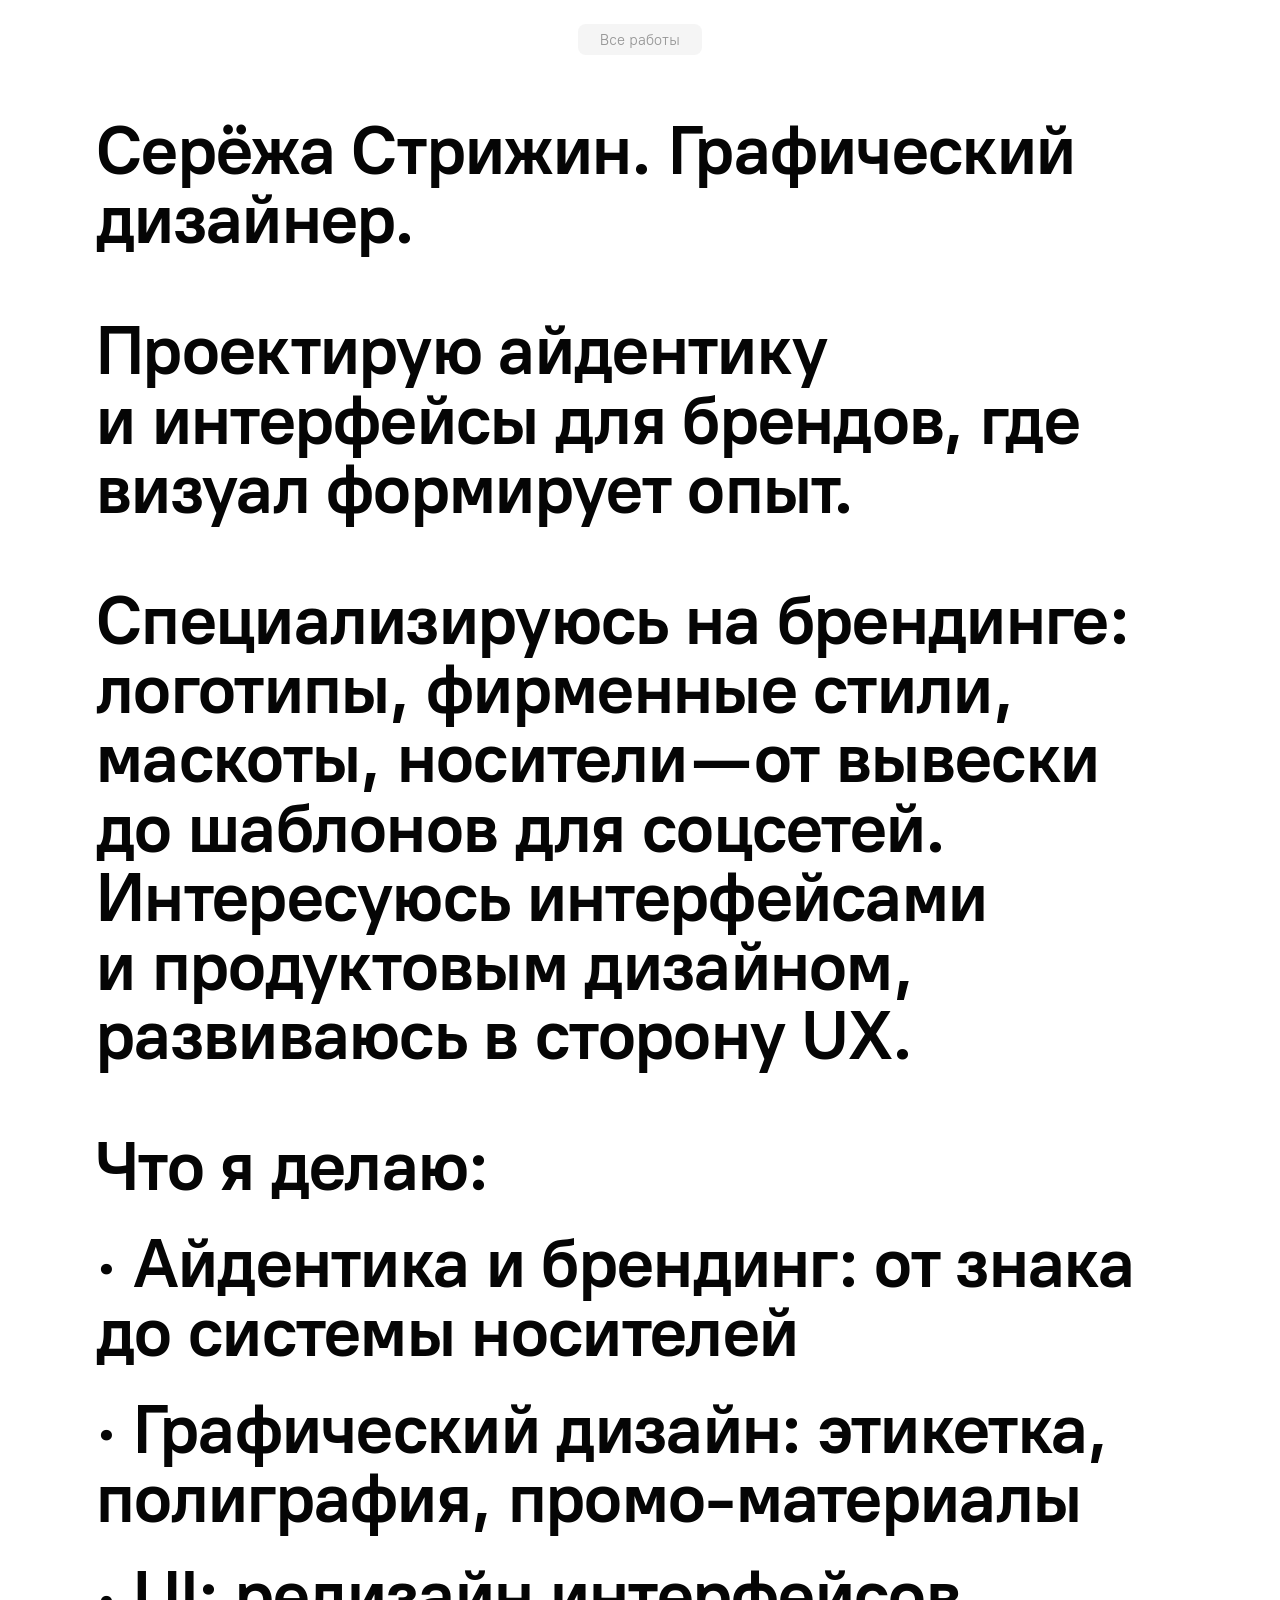
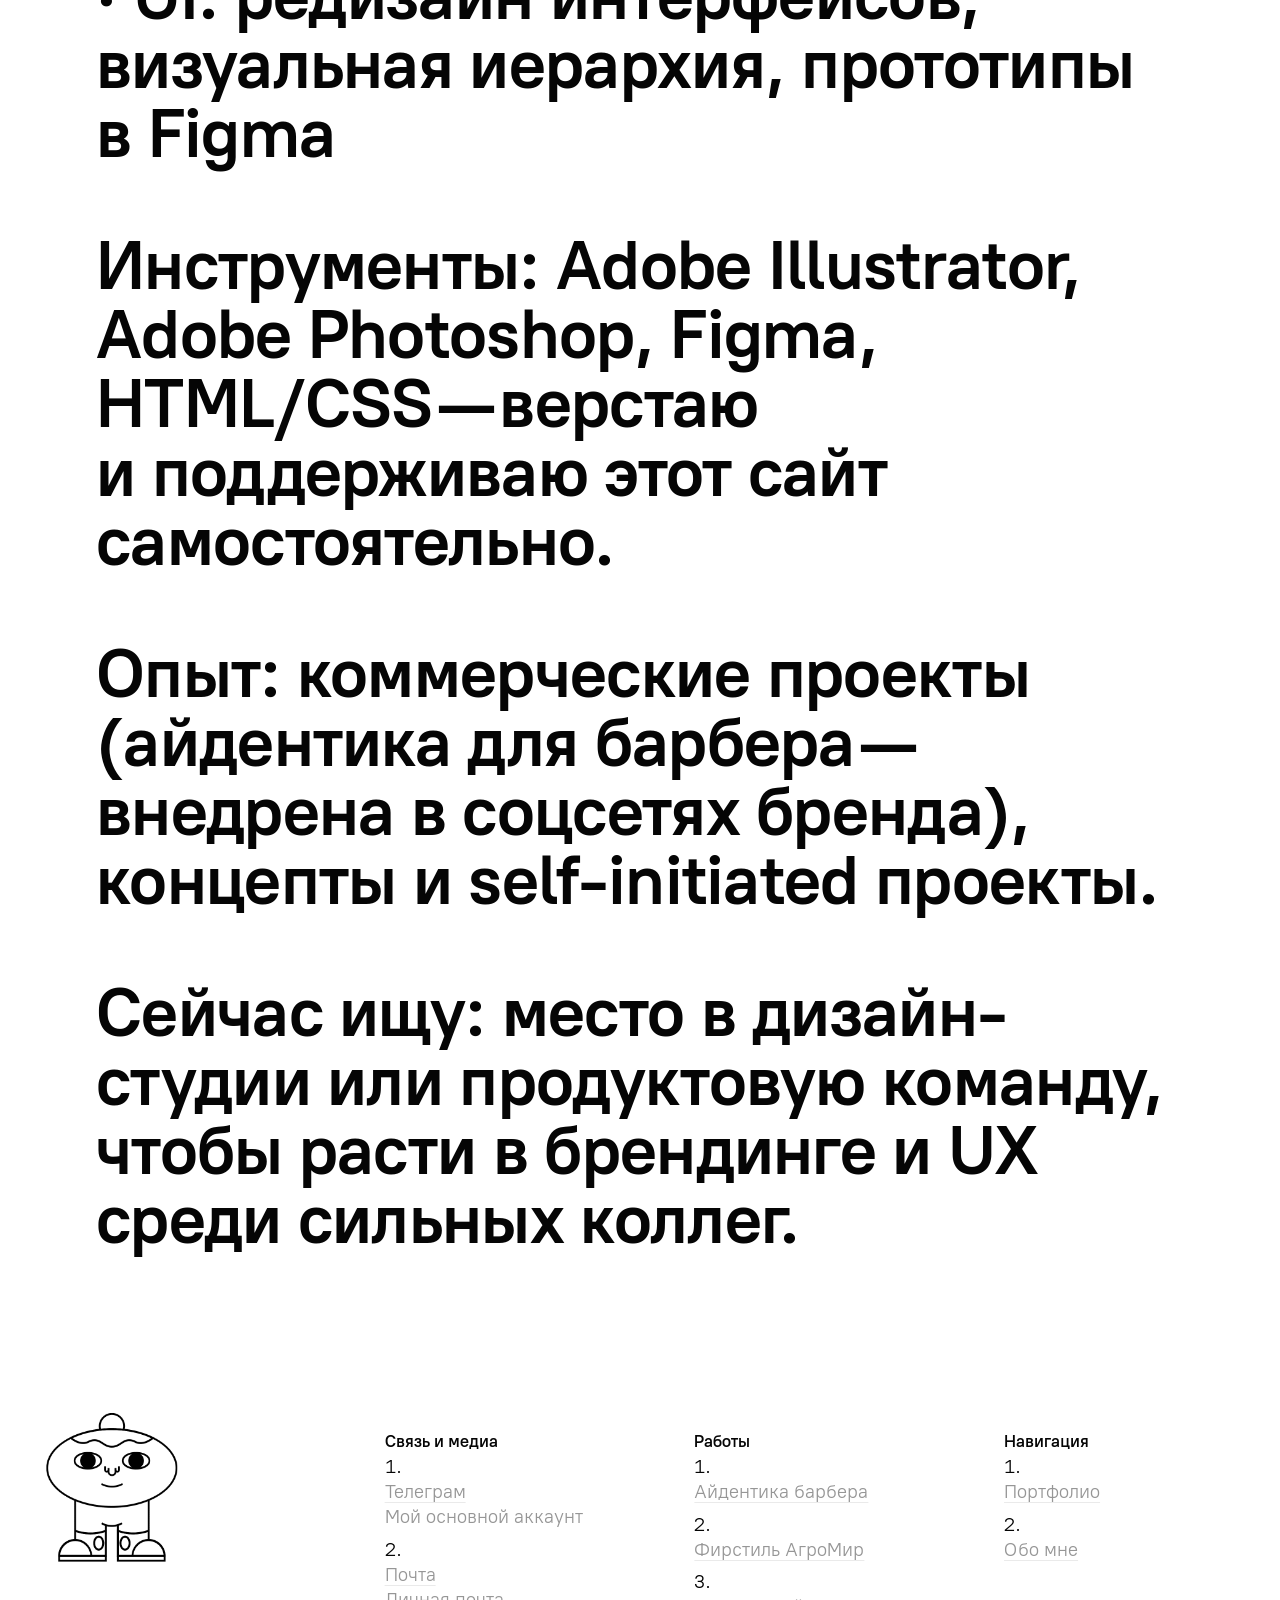
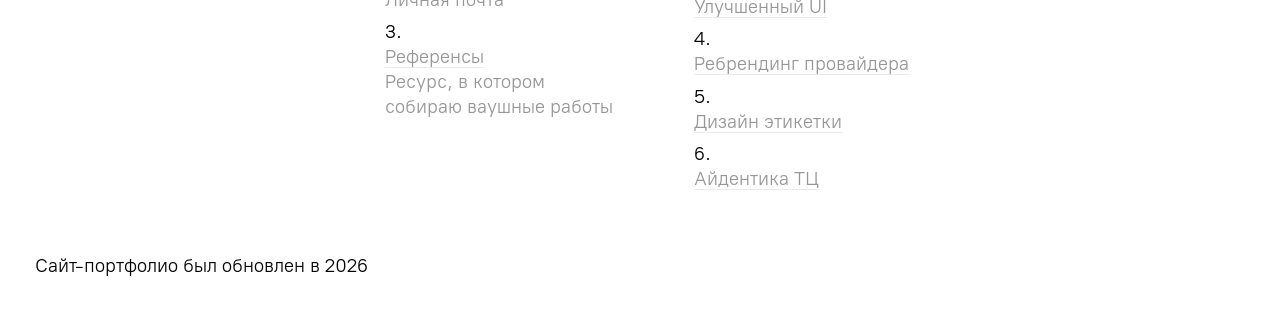
==== commit 5b779f5b: "Update aboutme_new.html" ====
--- a/aboutme_new.html
+++ b/aboutme_new.html
@@ -52,7 +52,7 @@
             и поддерживаю этот сайт самостоятельно.</h1>
             <div class="ids__space M"></div>
             <h1>Опыт: коммерческие проекты (айдентика для барбера — внедрена в соцсетях бренда),
-            концепты и self-initiated проекты, постоянная работа над собственными дизайн-исследованиями.</h1>
+            концепты и self-initiated проекты.</h1>
             <div class="ids__space M"></div>
             <h1>Сейчас ищу: место в дизайн-студии или продуктовую команду, чтобы расти в брендинге и UX среди
             сильных коллег.</h1>
